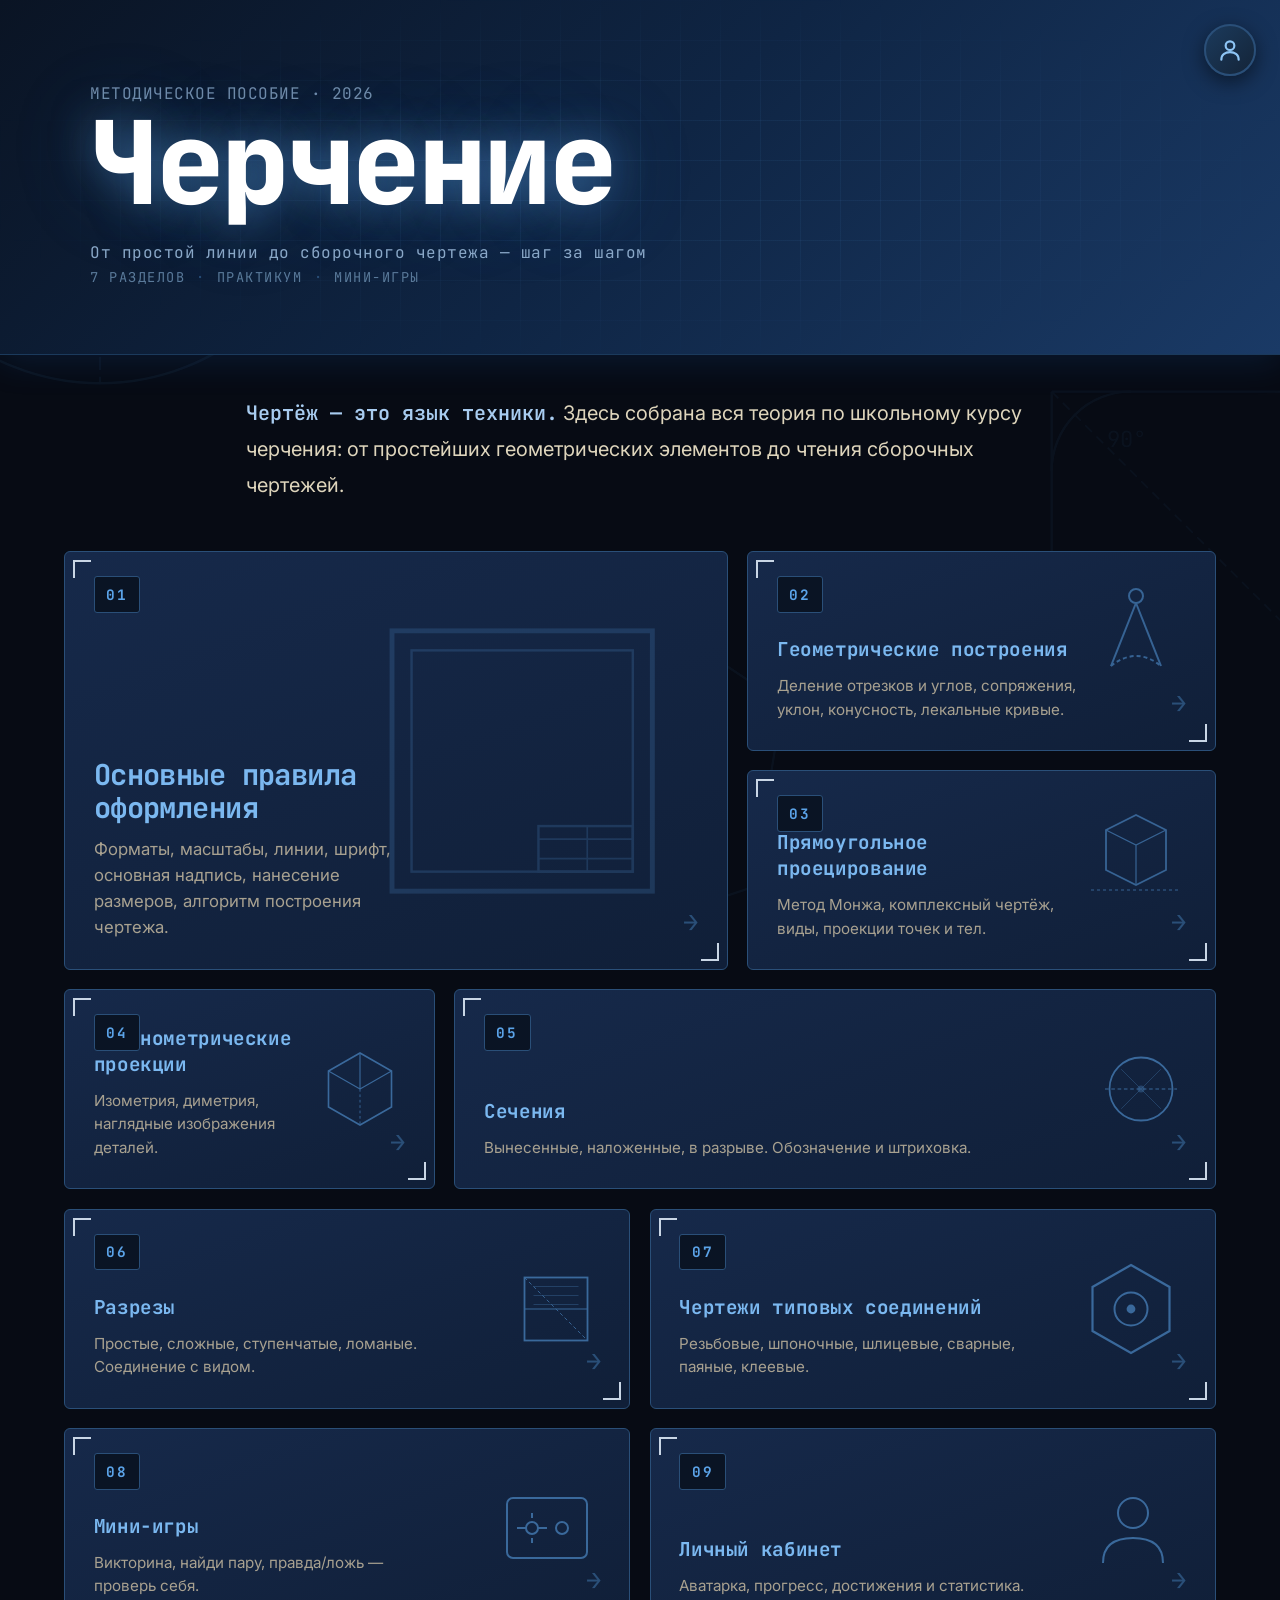
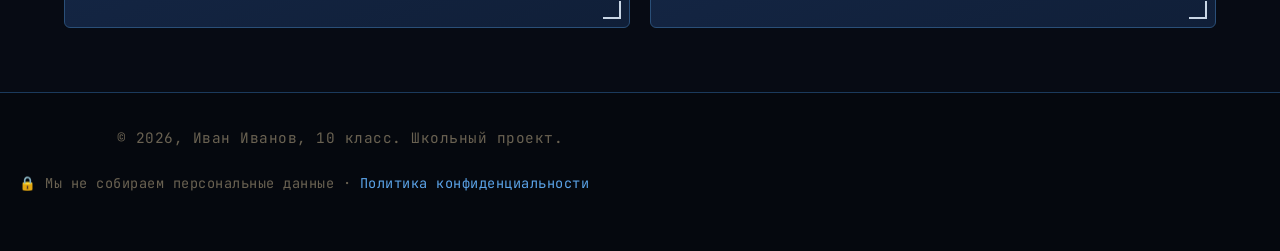
==== index.html @ bc4efda9 "Загрузка сайта" ====
<!DOCTYPE html>
<html lang="ru">
<head>
    <meta charset="UTF-8">
    <meta name="viewport" content="width=device-width, initial-scale=1.0">
    <title>Черчение: методическое пособие</title>
    <link rel="stylesheet" href="style.css">
</head>
<body class="home-page">

    <div class="reading-progress"><div class="reading-progress-bar" id="progressBar"></div></div>

    <div class="home-decor" aria-hidden="true">
        <svg class="decor decor-1" viewBox="0 0 300 300">
            <circle cx="150" cy="150" r="140" fill="none" stroke="#5ba3e8" stroke-width="1.5"/>
            <circle cx="150" cy="150" r="100" fill="none" stroke="#5ba3e8" stroke-width="1"/>
            <circle cx="150" cy="150" r="60" fill="none" stroke="#5ba3e8" stroke-width="1"/>
            <line x1="10" y1="150" x2="290" y2="150" stroke="#5ba3e8" stroke-width="1" stroke-dasharray="8 4"/>
            <line x1="150" y1="10" x2="150" y2="290" stroke="#5ba3e8" stroke-width="1" stroke-dasharray="8 4"/>
            <circle cx="150" cy="150" r="3" fill="#5ba3e8"/>
        </svg>
        <svg class="decor decor-2" viewBox="0 0 240 240">
            <line x1="20" y1="20" x2="220" y2="20" stroke="#5ba3e8" stroke-width="1.5"/>
            <line x1="20" y1="20" x2="20" y2="220" stroke="#5ba3e8" stroke-width="1.5"/>
            <line x1="20" y1="20" x2="220" y2="220" stroke="#5ba3e8" stroke-width="1" stroke-dasharray="6 4"/>
            <path d="M 70 20 A 50 50 0 0 0 20 70" fill="none" stroke="#5ba3e8" stroke-width="1.5"/>
            <text x="55" y="55" fill="#5ba3e8" font-size="14" font-family="JetBrains Mono, monospace">90°</text>
        </svg>
        <svg class="decor decor-3" viewBox="0 0 300 260">
            <path d="M40 40 L120 20 L200 40 L260 80 L240 200 L120 240 L40 200 Z" fill="none" stroke="#5ba3e8" stroke-width="1.5"/>
            <path d="M40 40 L120 80 L200 40 M120 80 L120 240" fill="none" stroke="#5ba3e8" stroke-width="1"/>
            <path d="M200 40 L260 80" stroke="#5ba3e8" stroke-width="1"/>
        </svg>
    </div>

    <header class="site-header hero-header">
        <div class="hero-content">
            <p class="hero-overline">Методическое пособие · 2026</p>
            <h1>Черчение</h1>
            <p class="hero-sub">От простой линии до сборочного чертежа — шаг за шагом</p>
            <div class="hero-meta">
                <span>7 разделов</span>
                <span class="dot">·</span>
                <span>практикум</span>
                <span class="dot">·</span>
                <span>мини-игры</span>
            </div>
        </div>
    </header>

    <main class="content home-main">

        <section class="intro">
            <p class="intro-lead">
                <strong>Чертёж — это язык техники.</strong> Здесь собрана вся теория по школьному курсу черчения: от простейших геометрических элементов до чтения сборочных чертежей.
            </p>
        </section>

        <div class="bento">

            <a href="osnovnye-pravila.html" class="bento-card bento-a">
                <span class="bento-num">01</span>
                <svg class="bento-icon bento-icon-bg" viewBox="0 0 200 200">
                    <rect x="20" y="20" width="160" height="160" fill="none" stroke="currentColor" stroke-width="3"/>
                    <rect x="32" y="32" width="136" height="136" fill="none" stroke="currentColor" stroke-width="1.5"/>
                    <rect x="110" y="140" width="58" height="28" fill="none" stroke="currentColor" stroke-width="1.5"/>
                    <line x1="110" y1="148" x2="168" y2="148" stroke="currentColor" stroke-width="1"/>
                    <line x1="110" y1="160" x2="168" y2="160" stroke="currentColor" stroke-width="1"/>
                    <line x1="140" y1="140" x2="140" y2="168" stroke="currentColor" stroke-width="1"/>
                </svg>
                <div class="bento-body">
                    <h3>Основные правила оформления</h3>
                    <p>Форматы, масштабы, линии, шрифт, основная надпись, нанесение размеров, алгоритм построения чертежа.</p>
                </div>
                <span class="bento-arrow">→</span>
            </a>

            <a href="geometricheskie-postroeniya.html" class="bento-card bento-b">
                <span class="bento-num">02</span>
                <svg class="bento-icon" viewBox="0 0 100 100">
                    <circle cx="50" cy="15" r="7" fill="none" stroke="currentColor" stroke-width="2"/>
                    <line x1="50" y1="22" x2="25" y2="85" stroke="currentColor" stroke-width="2"/>
                    <line x1="50" y1="22" x2="75" y2="85" stroke="currentColor" stroke-width="2"/>
                    <path d="M 25 85 Q 50 65 75 85" fill="none" stroke="currentColor" stroke-width="2" stroke-dasharray="4 3"/>
                </svg>
                <div class="bento-body">
                    <h3>Геометрические построения</h3>
                    <p>Деление отрезков и углов, сопряжения, уклон, конусность, лекальные кривые.</p>
                </div>
                <span class="bento-arrow">→</span>
            </a>

            <a href="proecirovanie.html" class="bento-card bento-c">
                <span class="bento-num">03</span>
                <svg class="bento-icon" viewBox="0 0 100 100">
                    <path d="M20 30 L50 15 L80 30 L80 70 L50 85 L20 70 Z" fill="none" stroke="currentColor" stroke-width="1.8"/>
                    <path d="M20 30 L50 45 L80 30 M50 45 L50 85" fill="none" stroke="currentColor" stroke-width="1.2"/>
                    <line x1="5" y1="90" x2="95" y2="90" stroke="currentColor" stroke-width="1" stroke-dasharray="3 3"/>
                </svg>
                <div class="bento-body">
                    <h3>Прямоугольное проецирование</h3>
                    <p>Метод Монжа, комплексный чертёж, виды, проекции точек и тел.</p>
                </div>
                <span class="bento-arrow">→</span>
            </a>

            <a href="aksonometriya.html" class="bento-card bento-d">
                <span class="bento-num">04</span>
                <svg class="bento-icon" viewBox="0 0 100 100">
                    <path d="M50 10 L85 30 L85 70 L50 90 L15 70 L15 30 Z" fill="none" stroke="currentColor" stroke-width="1.8"/>
                    <path d="M50 10 L50 50 M50 50 L85 30 M50 50 L15 30" fill="none" stroke="currentColor" stroke-width="1.2"/>
                    <path d="M50 50 L50 90" fill="none" stroke="currentColor" stroke-width="1" stroke-dasharray="3 3"/>
                </svg>
                <div class="bento-body">
                    <h3>Аксонометрические проекции</h3>
                    <p>Изометрия, диметрия, наглядные изображения деталей.</p>
                </div>
                <span class="bento-arrow">→</span>
            </a>

            <a href="secheniya.html" class="bento-card bento-e">
                <span class="bento-num">05</span>
                <svg class="bento-icon" viewBox="0 0 100 100">
                    <circle cx="50" cy="50" r="35" fill="none" stroke="currentColor" stroke-width="2"/>
                    <line x1="10" y1="50" x2="90" y2="50" stroke="currentColor" stroke-width="1.2" stroke-dasharray="4 3"/>
                    <path d="M 28 28 L 72 72 M 72 28 L 28 72" stroke="currentColor" stroke-width="0.8" opacity="0.6"/>
                    <circle cx="50" cy="50" r="4" fill="currentColor" opacity="0.5"/>
                </svg>
                <div class="bento-body">
                    <h3>Сечения</h3>
                    <p>Вынесенные, наложенные, в разрыве. Обозначение и штриховка.</p>
                </div>
                <span class="bento-arrow">→</span>
            </a>

            <a href="razrezy.html" class="bento-card bento-f">
                <span class="bento-num">06</span>
                <svg class="bento-icon" viewBox="0 0 100 100">
                    <rect x="15" y="15" width="70" height="70" fill="none" stroke="currentColor" stroke-width="2"/>
                    <line x1="15" y1="15" x2="85" y2="85" stroke="currentColor" stroke-width="1" stroke-dasharray="4 3"/>
                    <path d="M15 50 L85 50" stroke="currentColor" stroke-width="1.2"/>
                    <path d="M25 25 L75 25 M25 35 L75 35 M25 45 L75 45" stroke="currentColor" stroke-width="0.8" opacity="0.6"/>
                </svg>
                <div class="bento-body">
                    <h3>Разрезы</h3>
                    <p>Простые, сложные, ступенчатые, ломаные. Соединение с видом.</p>
                </div>
                <span class="bento-arrow">→</span>
            </a>

            <a href="soedineniya.html" class="bento-card bento-g">
                <span class="bento-num">07</span>
                <svg class="bento-icon" viewBox="0 0 100 100">
                    <polygon points="50,10 85,30 85,70 50,90 15,70 15,30" fill="none" stroke="currentColor" stroke-width="2"/>
                    <circle cx="50" cy="50" r="15" fill="none" stroke="currentColor" stroke-width="1.8"/>
                    <circle cx="50" cy="50" r="4" fill="currentColor"/>
                </svg>
                <div class="bento-body">
                    <h3>Чертежи типовых соединений</h3>
                    <p>Резьбовые, шпоночные, шлицевые, сварные, паяные, клеевые.</p>
                </div>
                <span class="bento-arrow">→</span>
            </a>

            <a href="games.html" class="bento-card bento-h">
                <span class="bento-num">08</span>
                <svg class="bento-icon" viewBox="0 0 100 100">
                    <rect x="10" y="20" width="80" height="60" rx="6" fill="none" stroke="currentColor" stroke-width="2"/>
                    <circle cx="35" cy="50" r="6" fill="none" stroke="currentColor" stroke-width="2"/>
                    <circle cx="65" cy="50" r="6" fill="none" stroke="currentColor" stroke-width="2"/>
                    <line x1="35" y1="35" x2="35" y2="40" stroke="currentColor" stroke-width="2"/>
                    <line x1="35" y1="60" x2="35" y2="65" stroke="currentColor" stroke-width="2"/>
                    <line x1="20" y1="50" x2="29" y2="50" stroke="currentColor" stroke-width="2"/>
                    <line x1="41" y1="50" x2="50" y2="50" stroke="currentColor" stroke-width="2"/>
                </svg>
                <div class="bento-body">
                    <h3>Мини-игры</h3>
                    <p>Викторина, найди пару, правда/ложь — проверь себя.</p>
                </div>
                <span class="bento-arrow">→</span>
            </a>

            <a href="account.html" class="bento-card bento-i">
                <span class="bento-num">09</span>
                <svg class="bento-icon" viewBox="0 0 100 100">
                    <circle cx="50" cy="35" r="15" fill="none" stroke="currentColor" stroke-width="2"/>
                    <path d="M20 85 C20 65 35 60 50 60 C65 60 80 65 80 85" fill="none" stroke="currentColor" stroke-width="2"/>
                </svg>
                <div class="bento-body">
                    <h3>Личный кабинет</h3>
                    <p>Аватарка, прогресс, достижения и статистика.</p>
                </div>
                <span class="bento-arrow">→</span>
            </a>

        </div>
    </main>

       <footer class="site-footer">
        <p>© 2026, Иван Иванов, 10 класс. Школьный проект.</p>
        <p style="margin-top: 0.6rem; font-size: 0.85rem;">
            🔒 Мы не собираем персональные данные ·
            <a href="privacy.html" style="color: #5ba3e8;">Политика конфиденциальности</a>
        </p>
    </footer>

    <script>
        (function() {
            var bar = document.getElementById('progressBar');
            if (!bar) return;
            function update() {
                var h = document.documentElement;
                var scrollTop = window.pageYOffset || h.scrollTop;
                var docHeight = h.scrollHeight - h.clientHeight;
                var percent = docHeight > 0 ? (scrollTop / docHeight) * 100 : 0;
                bar.style.width = percent + '%';
            }
            window.addEventListener('scroll', update, { passive: true });
            window.addEventListener('resize', update);
            update();
        })();
    </script>

    <script src="account.js"></script>

</body>
</html>
---- style.css ----
/* ============================================================
   ЧЕРЧЕНИЕ — МЕТОДИЧЕСКОЕ ПОСОБИЕ
   Полная версия: тёплые цвета, крупный шрифт, прогресс, игры, аккаунты
   ============================================================ */

@import url('https://fonts.googleapis.com/css2?family=JetBrains+Mono:wght@400;500;700;800&family=Inter:wght@400;500;600;700&display=swap');

* {
    box-sizing: border-box;
}

html {
    scroll-behavior: smooth;
}

body {
    margin: 0;
    font-family: "Inter", "Segoe UI", Arial, sans-serif;
    font-size: 18px;
    line-height: 1.75;
    background-color: #070b14;
    color: #e8e2d0;
    -webkit-font-smoothing: antialiased;
    animation: pageFade 0.7s ease-out;
    cursor: url("data:image/svg+xml;utf8,<svg xmlns='http://www.w3.org/2000/svg' width='28' height='28' viewBox='0 0 28 28'><path d='M14 1 L14 11 M14 17 L14 27 M1 14 L11 14 M17 14 L27 14' stroke='%235ba3e8' stroke-width='1.2' fill='none'/><circle cx='14' cy='14' r='1.2' fill='%235ba3e8'/></svg>") 14 14, crosshair;
}

body::before {
    content: "";
    position: fixed;
    inset: 0;
    background-image:
        linear-gradient(rgba(91, 163, 232, 0.05) 1px, transparent 1px),
        linear-gradient(90deg, rgba(91, 163, 232, 0.05) 1px, transparent 1px);
    background-size: 24px 24px;
    animation: gridMove 30s linear infinite;
    pointer-events: none;
    z-index: 0;
}

@keyframes gridMove {
    from { background-position: 0 0, 0 0; }
    to   { background-position: 24px 24px, 24px 24px; }
}

body.home-page::before {
    display: none;
}

.site-header,
.page-layout,
.content,
.sidebar,
.site-footer,
.breadcrumbs,
.home-main,
.games-main,
.account-main {
    position: relative;
    z-index: 1;
}

.reading-progress {
    position: fixed;
    top: 0;
    left: 0;
    width: 100%;
    height: 3px;
    background: transparent;
    z-index: 9999;
    pointer-events: none;
}

.reading-progress-bar {
    height: 100%;
    width: 0;
    background: linear-gradient(90deg, #5ba3e8, #8ec5f5);
    box-shadow: 0 0 12px rgba(91, 163, 232, 0.7);
    transition: width 0.1s ease-out;
}

a,
button,
summary,
.card,
.bento-card,
.sidebar-link,
.page-nav a,
.quiz-answer,
.match-card,
.tf-btn {
    cursor: pointer;
}

@keyframes pageFade {
    from { opacity: 0; }
    to   { opacity: 1; }
}

@keyframes slideUp {
    from { opacity: 0; transform: translateY(20px); }
    to   { opacity: 1; transform: translateY(0); }
}

@keyframes slideRight {
    from { opacity: 0; transform: translateX(-15px); }
    to   { opacity: 1; transform: translateX(0); }
}

h1, h2, h3, h4 {
    font-family: "JetBrains Mono", monospace;
    font-weight: 700;
    line-height: 1.3;
    margin: 0 0 1.2rem;
    letter-spacing: -0.02em;
}

p {
    margin: 0 0 1.4rem;
    max-width: 72ch;
}

a {
    color: #5ba3e8;
    text-decoration: none;
    transition: color 0.15s;
}

a:hover { color: #8ec5f5; }

.site-header {
    background: linear-gradient(135deg, #0a1424 0%, #0f2544 50%, #1a3a66 100%);
    color: #fff;
    padding: 3rem 1.5rem 2.5rem;
    text-align: center;
    border-bottom: 1px solid #1b3a5c;
    box-shadow: 0 8px 32px rgba(30, 100, 200, 0.15);
    overflow: hidden;
}

.site-header::after {
    content: "";
    position: absolute;
    inset: 0;
    background-image:
        linear-gradient(rgba(91, 163, 232, 0.06) 1px, transparent 1px),
        linear-gradient(90deg, rgba(91, 163, 232, 0.06) 1px, transparent 1px);
    background-size: 40px 40px;
    pointer-events: none;
}

.site-header h1 {
    font-size: 2.2rem;
    font-weight: 800;
    letter-spacing: 1px;
    margin: 0 0 0.5rem;
    color: #7bb8f0;
    text-shadow: 0 0 24px rgba(91, 163, 232, 0.4);
    position: relative;
    z-index: 1;
}

.site-header p {
    margin: 0;
    font-size: 1rem;
    font-family: "JetBrains Mono", monospace;
    color: #8aa8c8;
    letter-spacing: 0.5px;
    position: relative;
    z-index: 1;
}

.hero-header {
    padding: 5rem 1.5rem 4rem;
    position: relative;
    overflow: hidden;
    text-align: left;
}

.hero-header::after {
    content: "";
    position: absolute;
    inset: 0;
    background-image:
        linear-gradient(rgba(91, 163, 232, 0.07) 1px, transparent 1px),
        linear-gradient(90deg, rgba(91, 163, 232, 0.07) 1px, transparent 1px);
    background-size: 40px 40px;
    pointer-events: none;
    mask-image: radial-gradient(ellipse at center, #000 30%, transparent 75%);
    -webkit-mask-image: radial-gradient(ellipse at center, #000 30%, transparent 75%);
}

.hero-content {
    position: relative;
    z-index: 1;
    max-width: 1100px;
    margin: 0 auto;
}

.hero-overline {
    font-family: "JetBrains Mono", monospace;
    font-size: 0.85rem;
    color: #5ba3e8;
    letter-spacing: 3px;
    text-transform: uppercase;
    margin: 0 0 1.2rem;
    opacity: 0.8;
    animation: slideUp 0.6s ease-out 0.05s backwards;
}

.hero-header h1 {
    font-family: "JetBrains Mono", monospace;
    font-size: clamp(2.4rem, 6vw, 4.6rem);
    font-weight: 800;
    line-height: 1.05;
    letter-spacing: -0.03em;
    margin: 0 0 1.4rem;
    color: #ffffff;
    text-shadow:
        0 0 40px rgba(91, 163, 232, 0.5),
        0 0 90px rgba(91, 163, 232, 0.25);
    animation: slideUp 0.7s ease-out 0.15s backwards;
}

.home-page .hero-header h1 {
    font-size: clamp(3.5rem, 9vw, 7.5rem);
    line-height: 0.95;
}

.hero-sub {
    font-size: 1.2rem;
    color: #b8b0a0;
    max-width: 680px;
    margin: 0 0 2rem;
    line-height: 1.65;
    animation: slideUp 0.7s ease-out 0.3s backwards;
}

.hero-meta {
    display: flex;
    gap: 0.7rem;
    font-family: "JetBrains Mono", monospace;
    font-size: 0.85rem;
    color: #5a7a9a;
    letter-spacing: 1.5px;
    text-transform: uppercase;
    animation: slideUp 0.7s ease-out 0.45s backwards;
    flex-wrap: wrap;
}

.hero-meta .dot {
    color: #2a4f78;
}

.breadcrumbs {
    max-width: 1400px;
    margin: 1.5rem auto 0;
    padding: 0 1.5rem;
    font-family: "JetBrains Mono", monospace;
    font-size: 0.85rem;
    color: #8a8272;
    display: flex;
    align-items: center;
    gap: 0.55rem;
    flex-wrap: wrap;
    animation: slideUp 0.5s ease-out 0.2s backwards;
}

.breadcrumbs a {
    color: #5ba3e8;
    transition: color 0.15s;
}

.breadcrumbs a:hover {
    color: #8ec5f5;
    text-decoration: underline;
}

.breadcrumbs-sep {
    color: #2a4f78;
    user-select: none;
}

.breadcrumbs-current {
    color: #b8b0a0;
}

.page-layout {
    display: flex;
    gap: 2rem;
    max-width: 1400px;
    margin: 2rem auto;
    padding: 0 1.5rem;
    align-items: flex-start;
}

.sidebar {
    flex: 0 0 25%;
    position: sticky;
    top: 1.5rem;
    background: #0d1a2b;
    border: 1px solid #1b3a5c;
    border-radius: 12px;
    padding: 1.4rem 1.1rem;
    max-height: calc(100vh - 3rem);
    overflow-y: auto;
    box-shadow: 0 4px 20px rgba(0, 0, 0, 0.4);
    animation: slideRight 0.6s ease-out 0.3s backwards;
}

.sidebar-title {
    margin: 0 0 1.2rem;
    padding-bottom: 0.8rem;
    font-family: "JetBrains Mono", monospace;
    font-size: 0.8rem;
    font-weight: 700;
    text-transform: uppercase;
    letter-spacing: 2px;
    color: #5ba3e8;
    border-bottom: 1px solid #1b3a5c;
}

.sidebar-nav {
    display: flex;
    flex-direction: column;
    gap: 0.3rem;
}

.sidebar-link {
    display: flex;
    align-items: center;
    gap: 0.8rem;
    padding: 0.75rem 0.8rem;
    border-radius: 8px;
    color: #c5beac;
    font-size: 1rem;
    border-left: 3px solid transparent;
    transition: all 0.15s;
}

.sidebar-link:hover {
    background: #142438;
    color: #ffffff;
    border-left-color: #5ba3e8;
    text-decoration: none;
}

.sidebar-num {
    display: flex;
    align-items: center;
    justify-content: center;
    width: 30px;
    height: 30px;
    flex-shrink: 0;
    border-radius: 6px;
    background: #1b3a5c;
    color: #7bb8f0;
    font-family: "JetBrains Mono", monospace;
    font-weight: 700;
    font-size: 0.85rem;
    transition: all 0.15s;
}

.sidebar-link:hover .sidebar-num {
    background: #5ba3e8;
    color: #0a1424;
}

.sidebar-text { line-height: 1.4; }

.sidebar-link.link-read {
    border-left-color: #43a047;
    background: rgba(67, 160, 71, 0.05);
}

.sidebar-link.link-read .sidebar-num {
    background: #1b4a1e;
    color: #81c784;
}

.sidebar-link.link-read:hover {
    border-left-color: #5ba3e8;
    background: #142438;
}

.sidebar-link.link-read:hover .sidebar-num {
    background: #5ba3e8;
    color: #0a1424;
}

.progress-widget {
    background: #101f38;
    border: 1px solid #2a4f78;
    border-radius: 10px;
    padding: 1rem 1.1rem;
    margin-bottom: 1.2rem;
    transition: border-color 0.25s;
}

.progress-widget:hover { border-color: #5ba3e8; }

.progress-header {
    display: flex;
    justify-content: space-between;
    align-items: baseline;
    margin-bottom: 0.6rem;
}

.progress-label {
    font-family: "JetBrains Mono", monospace;
    font-size: 0.72rem;
    text-transform: uppercase;
    letter-spacing: 1.5px;
    color: #5ba3e8;
    font-weight: 600;
}

.progress-count {
    font-family: "JetBrains Mono", monospace;
    font-size: 0.85rem;
    color: #8aa8c8;
    font-weight: 600;
}

.progress-done { color: #8ec5f5; }

.progress-track {
    width: 100%;
    height: 6px;
    background: #0a1424;
    border-radius: 3px;
    overflow: hidden;
    position: relative;
}

.progress-fill {
    height: 100%;
    width: 0;
    background: linear-gradient(90deg, #5ba3e8, #8ec5f5);
    border-radius: 3px;
    transition: width 0.6s cubic-bezier(0.4, 0, 0.2, 1);
    box-shadow: 0 0 8px rgba(91, 163, 232, 0.5);
}

.progress-fill.progress-complete {
    background: linear-gradient(90deg, #43a047, #66bb6a);
    box-shadow: 0 0 8px rgba(67, 160, 71, 0.6);
}

.progress-percent {
    text-align: center;
    font-family: "JetBrains Mono", monospace;
    font-size: 0.75rem;
    color: #5a7a9a;
    margin-top: 0.5rem;
    letter-spacing: 1px;
}

.progress-reset {
    display: block;
    margin: 0.7rem auto 0;
    padding: 0.3rem 0.8rem;
    background: transparent;
    border: 1px solid #2a4f78;
    border-radius: 5px;
    color: #5a7a9a;
    font-family: "JetBrains Mono", monospace;
    font-size: 0.7rem;
    letter-spacing: 1px;
    text-transform: uppercase;
    transition: all 0.2s;
}

.progress-reset:hover {
    border-color: #8a2a2a;
    color: #ff9a9a;
}

.content {
    flex: 1;
    min-width: 0;
    background: #0b1626;
    border: 1px solid #1b3a5c;
    border-radius: 12px;
    padding: 2.8rem 3rem;
    box-shadow: 0 4px 24px rgba(0, 0, 0, 0.4);
    animation: slideUp 0.6s ease-out 0.4s backwards;
}

.content h2 {
    font-size: 1.8rem;
    color: #7bb8f0;
    margin-top: 0;
    padding-bottom: 0.8rem;
    border-bottom: 2px solid #1b3a5c;
}

.content h3 {
    font-size: 1.4rem;
    color: #5ba3e8;
    margin-top: 3rem;
    padding-bottom: 0.5rem;
    border-bottom: 1px solid #16283f;
    scroll-margin-top: 1.5rem;
}

.content h4 {
    font-family: "JetBrains Mono", monospace;
    font-size: 1.1rem;
    color: #8ec5f5;
    margin: 2.2rem 0 1rem;
    padding-bottom: 0.4rem;
    border-bottom: 1px dashed #2a4f78;
    font-weight: 600;
    letter-spacing: 0.5px;
}

.content p { text-align: left; max-width: 75ch; }

.content ul,
.content ol {
    padding-left: 1.8rem;
    margin: 0 0 1.6rem;
    max-width: 75ch;
}

.content li {
    margin-bottom: 0.7rem;
    line-height: 1.7;
    color: #e0d8c4;
}

.content strong {
    color: #f5ecd6;
    font-weight: 600;
}

.content em { color: #c5beac; }

.lead {
    font-size: 1.15rem;
    background: #101f38;
    padding: 1.3rem 1.5rem;
    border-radius: 10px;
    border-left: 4px solid #5ba3e8;
    color: #ded5bc;
    line-height: 1.7;
    margin-bottom: 2rem;
}

.lead strong {
    color: #7bb8f0;
    font-family: "JetBrains Mono", monospace;
}

.center { text-align: center; margin-left: auto; margin-right: auto; }

.center-italic {
    text-align: center;
    font-style: italic;
    color: #c5beac;
    font-size: 1.1rem;
    margin: 2rem auto;
    max-width: 700px;
    line-height: 1.8;
}

.center-formula {
    text-align: center;
    font-family: "JetBrains Mono", monospace;
    font-size: 1.2rem;
    color: #8ec5f5;
    background: #101f38;
    padding: 1.1rem 1.5rem;
    border-radius: 10px;
    margin: 1.6rem auto;
    max-width: 600px;
    letter-spacing: 1px;
    border-left: 4px solid #5ba3e8;
    border-right: 4px solid #5ba3e8;
}

.indent-right {
    margin-left: 3rem;
    padding-left: 1.2rem;
    border-left: 3px solid #2a4f78;
    color: #c5beac;
    max-width: 70ch;
}

.list-center {
    list-style: none;
    padding: 0;
    margin: 1.6rem auto;
    max-width: 560px;
    text-align: center;
}

.list-center li {
    padding: 0.9rem 1.2rem;
    margin: 0.6rem 0;
    background: #101f38;
    border-radius: 8px;
    border-left: 3px solid #5ba3e8;
    border-right: 3px solid #5ba3e8;
    color: #ded5bc;
}

.list-center-ol {
    margin: 1.6rem auto;
    max-width: 520px;
    padding-left: 2rem;
    color: #ded5bc;
}

.list-center-ol li { padding: 0.5rem 0; }

.list-right {
    list-style: none;
    padding: 0;
    margin: 1.2rem 0 1.2rem 2rem;
    border-left: 3px solid #2a4f78;
}

.list-right li {
    padding: 0.4rem 0 0.4rem 1.2rem;
    color: #c5beac;
}

.table-wrap {
    overflow-x: auto;
    margin: 1.8rem 0;
    border-radius: 10px;
    border: 1px solid #1b3a5c;
}

.table-wrap table {
    margin: 0;
    border: none;
    border-radius: 0;
    width: 100%;
}

table {
    width: 100%;
    border-collapse: collapse;
    margin: 1.6rem 0;
    font-size: 1rem;
    background: #0d1a2b;
    border-radius: 8px;
    overflow: hidden;
}

th, td {
    border: 1px solid #1b3a5c;
    padding: 1rem 1.2rem;
    text-align: left;
    line-height: 1.6;
}

td { color: #ded5bc; }

th {
    background: #142438;
    color: #8ec5f5;
    font-family: "JetBrains Mono", monospace;
    font-weight: 600;
    font-size: 0.95rem;
}

tr:nth-child(even) td { background: #0f1e33; }

.note,
.task {
    background: #102a1a;
    border-left: 4px solid #43a047;
    padding: 1.4rem 1.6rem;
    margin: 2rem 0;
    border-radius: 0 10px 10px 0;
    color: #d5e8d2;
    font-size: 1.05rem;
}

.note strong,
.task strong {
    color: #66bb6a;
    font-family: "JetBrains Mono", monospace;
}

.warning {
    background: #2a1a1a;
    border-left: 4px solid #ef5350;
    padding: 1.2rem 1.5rem;
    margin: 2rem 0;
    border-radius: 0 8px 8px 0;
    color: #ffcdd2;
    font-family: "JetBrains Mono", monospace;
    font-size: 1rem;
    text-align: center;
    letter-spacing: 0.5px;
}

.example-box {
    background: #101f38;
    border-left: 4px solid #5ba3e8;
    border-right: 4px solid #5ba3e8;
    padding: 1.4rem 1.7rem;
    margin: 2rem auto;
    border-radius: 10px;
    max-width: 820px;
    color: #e0d8c4;
    line-height: 1.75;
}

.example-box p:last-child { margin-bottom: 0; }

.example-sign {
    text-align: right;
    font-style: italic;
    color: #8aa8c8;
    font-size: 0.95rem;
    margin-top: 1rem;
}

.formula {
    font-family: "JetBrains Mono", "Cambria Math", serif;
    font-size: 1.1rem;
    text-align: center;
    background: #101f38;
    color: #8ec5f5;
    padding: 1rem;
    border-radius: 10px;
    margin: 1.2rem 0;
    border-left: 4px solid #5ba3e8;
    letter-spacing: 0.5px;
}

figure {
    margin: 2.2rem 0;
    text-align: center;
}

figure img {
    max-width: 100%;
    height: auto;
    display: block;
    margin: 0 auto 1rem;
    border-radius: 8px;
    background: #ffffff;
    padding: 10px;
    box-shadow: 0 4px 16px rgba(0, 0, 0, 0.5);
}

figcaption,
.fig-caption {
    font-size: 0.95rem;
    color: #a8a190;
    font-style: italic;
}

details {
    background: #0d1a2b;
    border: 1px solid #1b3a5c;
    border-radius: 10px;
    padding: 1.1rem 1.3rem;
    margin: 1.5rem 0;
}

details summary {
    font-family: "JetBrains Mono", monospace;
    font-weight: 600;
    color: #7bb8f0;
    outline: none;
    cursor: pointer;
    font-size: 1.05rem;
}

details[open] summary {
    margin-bottom: 0.9rem;
    color: #8ec5f5;
}

.algo-list {
    counter-reset: algo;
    list-style: none;
    padding: 0;
    margin: 2rem 0;
}

.algo-list > li {
    counter-increment: algo;
    position: relative;
    padding: 1.4rem 1.5rem 1.4rem 4.5rem;
    margin-bottom: 1.2rem;
    background: #0d1a2b;
    border: 1px solid #1b3a5c;
    border-radius: 10px;
    color: #e0d8c4;
    transition: border-color 0.2s;
    line-height: 1.7;
}

.algo-list > li:hover { border-color: #5ba3e8; }

.algo-list > li::before {
    content: counter(algo);
    position: absolute;
    left: 1.3rem;
    top: 1.3rem;
    display: flex;
    align-items: center;
    justify-content: center;
    width: 38px;
    height: 38px;
    background: #1b3a5c;
    color: #8ec5f5;
    border-radius: 8px;
    font-family: "JetBrains Mono", monospace;
    font-weight: 700;
    font-size: 1rem;
}

.algo-list > li p {
    margin: 0.8rem 0 0;
    color: #c5beac;
    font-size: 1rem;
    line-height: 1.7;
}

.letters-box {
    background: #0d1a2b;
    border: 1px solid #1b3a5c;
    border-radius: 10px;
    padding: 1.3rem 1.6rem;
    margin: 1.2rem 0;
    text-align: center;
}

.letters-label {
    color: #8aa8c8;
    font-size: 0.9rem;
    margin: 0 0 0.8rem;
    text-transform: uppercase;
    letter-spacing: 1.5px;
    font-family: "JetBrains Mono", monospace;
}

.letters-line {
    color: #8ec5f5;
    font-family: "JetBrains Mono", monospace;
    font-size: 1.5rem;
    letter-spacing: 0.5rem;
    margin: 0;
}

.figure-right,
.figure-left {
    display: flex;
    gap: 2rem;
    align-items: flex-start;
    margin: 2.5rem 0;
    padding: 1.5rem;
    background: #0d1a2b;
    border: 1px solid #1b3a5c;
    border-radius: 12px;
}

.figure-right { flex-direction: row; }
.figure-left { flex-direction: row-reverse; }

.figure-right .fig-text,
.figure-left .fig-text {
    flex: 1;
    min-width: 0;
}

.figure-right .fig-image,
.figure-left .fig-image {
    flex: 0 0 40%;
    min-width: 0;
}

.fig-text h4 { margin-top: 0; color: #8ec5f5; }

.fig-text p:last-child,
.fig-text ul:last-child,
.fig-text ol:last-child {
    margin-bottom: 0;
}

.fig-image img {
    width: 100%;
    height: auto;
    display: block;
    background: #ffffff;
    padding: 10px;
    border-radius: 8px;
    box-shadow: 0 4px 16px rgba(0, 0, 0, 0.5);
}

.fig-image figcaption,
.fig-image .fig-caption {
    text-align: center;
    font-size: 0.9rem;
    color: #a8a190;
    font-style: italic;
    margin-top: 0.8rem;
}

.figure-wide {
    margin: 2.5rem 0;
    padding: 1.5rem;
    background: #0d1a2b;
    border: 1px solid #1b3a5c;
    border-radius: 12px;
}

.figure-wide img {
    width: 100%;
    height: auto;
    display: block;
    background: #ffffff;
    padding: 12px;
    border-radius: 8px;
    box-shadow: 0 4px 16px rgba(0, 0, 0, 0.5);
}

.figure-wide .fig-caption {
    text-align: center;
    font-size: 0.95rem;
    color: #a8a190;
    font-style: italic;
    margin-top: 1rem;
}

.figure-grid {
    display: grid;
    grid-template-columns: repeat(auto-fit, minmax(240px, 1fr));
    gap: 1.5rem;
    margin: 2.5rem 0;
    padding: 1.5rem;
    background: #0d1a2b;
    border: 1px solid #1b3a5c;
    border-radius: 12px;
}

.figure-grid .fig-item {
    display: flex;
    flex-direction: column;
    background: #101f38;
    border: 1px solid #2a4f78;
    border-radius: 10px;
    padding: 1rem;
    transition: all 0.2s;
}

.figure-grid .fig-item:hover {
    border-color: #5ba3e8;
    box-shadow: 0 6px 20px rgba(74, 144, 217, 0.25);
}

.figure-grid .fig-item img {
    width: 100%;
    height: auto;
    background: #ffffff;
    padding: 8px;
    border-radius: 6px;
    display: block;
}

.figure-grid .fig-item figcaption {
    text-align: center;
    font-size: 0.95rem;
    color: #8ec5f5;
    font-family: "JetBrains Mono", monospace;
    font-weight: 600;
    margin-top: 0.9rem;
    letter-spacing: 0.5px;
}

.figure-grid .fig-desc {
    text-align: center;
    font-size: 0.88rem;
    color: #a8a190;
    margin-top: 0.4rem;
    line-height: 1.5;
}

.page-nav {
    display: flex;
    justify-content: space-between;
    align-items: center;
    gap: 1.2rem;
    margin-top: 4rem;
    padding-top: 2rem;
    border-top: 1px solid #1b3a5c;
    flex-wrap: wrap;
}

.page-nav a {
    display: inline-block;
    padding: 0.9rem 1.5rem;
    background: #1b3a5c;
    color: #d5e3f0;
    border-radius: 8px;
    font-family: "JetBrains Mono", monospace;
    font-size: 1rem;
    font-weight: 500;
    border: 1px solid #2a4f78;
    transition: all 0.2s;
}

.page-nav a:hover {
    background: #5ba3e8;
    color: #070b14;
    border-color: #5ba3e8;
    text-decoration: none;
}

.home-decor {
    position: fixed;
    inset: 0;
    overflow: hidden;
    pointer-events: none;
    z-index: 0;
}

.decor {
    position: absolute;
    color: #5ba3e8;
    opacity: 0.06;
}

.decor-1 {
    width: 500px;
    height: 500px;
    top: -100px;
    left: -150px;
    animation: decorSpin 90s linear infinite;
}

.decor-2 {
    width: 380px;
    height: 380px;
    top: 40%;
    right: -120px;
    opacity: 0.05;
    animation: decorFloat 14s ease-in-out infinite;
}

.decor-3 {
    width: 460px;
    height: 400px;
    bottom: -80px;
    left: 30%;
    opacity: 0.05;
    animation: decorFloat 18s ease-in-out infinite reverse;
}

@keyframes decorSpin {
    from { transform: rotate(0deg); }
    to   { transform: rotate(360deg); }
}

@keyframes decorFloat {
    0%, 100% { transform: translateY(0) rotate(0deg); }
    50%      { transform: translateY(-30px) rotate(3deg); }
}

@media (max-width: 900px) {
    .decor-1, .decor-2, .decor-3 { opacity: 0.03; }
}

.home-main {
    position: relative;
    z-index: 1;
    max-width: 1200px;
    margin: 2.5rem auto;
    padding: 0 1.5rem;
    background: transparent;
    border: none;
    box-shadow: none;
    animation: none;
}

.intro {
    max-width: 820px;
    margin: 0 auto 3rem;
    padding: 0 1rem;
}

.intro-lead {
    font-size: 1.25rem;
    line-height: 1.8;
    color: #ded5bc;
    text-align: center;
}

.intro-lead strong {
    color: #a8ccf0;
    font-family: "JetBrains Mono", monospace;
    font-weight: 600;
}

.bento {
    display: grid;
    grid-template-columns: repeat(12, 1fr);
    grid-auto-rows: 200px;
    gap: 1.2rem;
    grid-template-areas:
        "a a a a a a a b b b b b"
        "a a a a a a a c c c c c"
        "d d d d e e e e e e e e"
        "f f f f f f g g g g g g"
        "h h h h h h i i i i i i";
}

.bento-card {
    position: relative;
    display: block;
    padding: 1.8rem;
    background: linear-gradient(160deg, #16294a 0%, #101f38 100%);
    border: 1px solid #2a4f78;
    border-radius: 6px;
    color: #c9d6e5;
    overflow: hidden;
    text-decoration: none;
    transition: all 0.25s ease;
    animation: slideUp 0.5s ease-out backwards;
}

.bento-card::before,
.bento-card::after {
    content: "";
    position: absolute;
    width: 16px;
    height: 16px;
    border-color: #2a4f78;
    transition: border-color 0.25s;
    pointer-events: none;
}

.bento-card::before {
    top: 8px;
    left: 8px;
    border-top: 2px solid;
    border-left: 2px solid;
}

.bento-card::after {
    bottom: 8px;
    right: 8px;
    border-bottom: 2px solid;
    border-right: 2px solid;
}

.bento-card {
    background-image:
        linear-gradient(160deg, #16294a 0%, #101f38 100%),
        linear-gradient(rgba(91, 163, 232, 0.04) 1px, transparent 1px),
        linear-gradient(90deg, rgba(91, 163, 232, 0.04) 1px, transparent 1px);
    background-size: 100% 100%, 20px 20px, 20px 20px;
}

.bento-a { grid-area: a; }
.bento-b { grid-area: b; }
.bento-c { grid-area: c; }
.bento-d { grid-area: d; }
.bento-e { grid-area: e; }
.bento-f { grid-area: f; }
.bento-g { grid-area: g; }
.bento-h { grid-area: h; min-height: 160px; }
.bento-i { grid-area: i; min-height: 160px; }

.bento-num {
    position: absolute;
    top: 1.5rem;
    left: 1.8rem;
    font-family: "JetBrains Mono", monospace;
    font-size: 0.9rem;
    font-weight: 700;
    color: #5ba3e8;
    letter-spacing: 2px;
    padding: 0.3rem 0.7rem;
    background: #0a1424;
    border: 1px solid #2a4f78;
    border-radius: 3px;
    z-index: 3;
    transition: all 0.25s;
}

.bento-icon {
    position: absolute;
    color: #5ba3e8;
    opacity: 0.55;
    transition: opacity 0.3s, transform 0.4s, color 0.3s;
    z-index: 1;
    pointer-events: none;
}

.bento-icon-bg {
    width: 78%;
    height: 78%;
    top: 50%;
    right: -8%;
    transform: translateY(-50%);
    opacity: 0.18;
}

.bento-b .bento-icon,
.bento-c .bento-icon {
    width: 100px;
    height: 100px;
    top: 1.8rem;
    right: 1.8rem;
    opacity: 0.5;
}

.bento-d .bento-icon,
.bento-e .bento-icon,
.bento-f .bento-icon {
    width: 90px;
    height: 90px;
    top: 50%;
    right: 1.8rem;
    transform: translateY(-50%);
    opacity: 0.55;
}

.bento-g .bento-icon {
    width: 110px;
    height: 110px;
    top: 50%;
    right: 1.8rem;
    transform: translateY(-50%);
    opacity: 0.55;
}

.bento-h .bento-icon,
.bento-i .bento-icon {
    width: 100px;
    height: 100px;
    top: 50%;
    right: 2rem;
    transform: translateY(-50%);
    opacity: 0.55;
}

.bento-body {
    position: relative;
    z-index: 2;
    height: 100%;
    display: flex;
    flex-direction: column;
    justify-content: flex-end;
    padding-top: 3rem;
}

.bento-card h3 {
    font-family: "JetBrains Mono", monospace;
    color: #7bb8f0;
    font-size: 1.2rem;
    line-height: 1.35;
    margin: 0 0 0.7rem;
    transition: color 0.25s;
    padding: 0;
    border: none;
    max-width: 75%;
}

.bento-card p {
    margin: 0;
    font-size: 0.95rem;
    color: #a8a190;
    line-height: 1.55;
    transition: color 0.25s;
    max-width: 75%;
}

.bento-a h3 { font-size: 1.8rem; max-width: 55%; line-height: 1.15; }
.bento-a p  { font-size: 1.05rem; max-width: 55%; }

.bento-h h3 { max-width: 70%; }
.bento-h p  { max-width: 70%; }
.bento-i h3 { max-width: 70%; }
.bento-i p  { max-width: 70%; }

.bento-arrow {
    position: absolute;
    bottom: 1.5rem;
    right: 1.8rem;
    font-family: "JetBrains Mono", monospace;
    font-size: 1.6rem;
    color: #2a4f78;
    transition: color 0.25s, transform 0.25s;
    z-index: 3;
}

.bento-card:hover {
    border-color: #5ba3e8;
    box-shadow:
        0 12px 40px rgba(74, 144, 217, 0.35),
        0 0 0 1px rgba(91, 163, 232, 0.35) inset;
    text-decoration: none;
    color: #ffffff;
    transform: translateY(-3px);
}

.bento-card:hover::before,
.bento-card:hover::after { border-color: #5ba3e8; }

.bento-card:hover .bento-num {
    background: #5ba3e8;
    color: #0a1424;
    border-color: #5ba3e8;
}

.bento-card:hover .bento-icon {
    opacity: 0.95;
    color: #8ec5f5;
}

.bento-a:hover .bento-icon-bg {
    opacity: 0.35;
    transform: translateY(-50%) scale(1.05);
}

.bento-card:hover h3 { color: #ffffff; }
.bento-card:hover p  { color: #b8c9dc; }

.bento-card:hover .bento-arrow {
    color: #5ba3e8;
    transform: translate(6px, -2px);
}

.bento-a { animation-delay: 0.5s; }
.bento-b { animation-delay: 0.6s; }
.bento-c { animation-delay: 0.7s; }
.bento-d { animation-delay: 0.8s; }
.bento-e { animation-delay: 0.9s; }
.bento-f { animation-delay: 1.0s; }
.bento-g { animation-delay: 1.1s; }
.bento-h { animation-delay: 1.2s; }
.bento-i { animation-delay: 1.3s; }

.games-main {
    max-width: 1000px;
    margin: 2rem auto;
    padding: 2rem 2.5rem;
}

.game-block {
    background: #0d1a2b;
    border: 1px solid #1b3a5c;
    border-radius: 14px;
    padding: 2rem 2.2rem;
    margin-bottom: 2.5rem;
    transition: border-color 0.25s;
}

.game-block:hover { border-color: #2a4f78; }

.game-header {
    position: relative;
    margin-bottom: 1.8rem;
    padding-bottom: 1rem;
    border-bottom: 1px solid #16283f;
}

.game-num {
    position: absolute;
    top: -0.4rem;
    right: 0;
    font-family: "JetBrains Mono", monospace;
    font-size: 2.4rem;
    font-weight: 800;
    color: #1b3a5c;
    line-height: 1;
    letter-spacing: 2px;
}

.game-header h2 {
    font-size: 1.5rem;
    color: #7bb8f0;
    margin: 0 0 0.5rem;
    padding: 0;
    border: none;
}

.game-desc {
    margin: 0;
    color: #8aa8c8;
    font-size: 1rem;
    max-width: 70ch;
}

.game-quiz-wrap {
    display: flex;
    flex-direction: column;
    gap: 1.2rem;
}

.quiz-top {
    display: flex;
    justify-content: space-between;
    align-items: center;
    font-family: "JetBrains Mono", monospace;
    font-size: 0.9rem;
    color: #8aa8c8;
}

.quiz-score strong { color: #81c784; font-size: 1.1rem; }

.quiz-track {
    width: 100%;
    height: 4px;
    background: #0a1424;
    border-radius: 2px;
    overflow: hidden;
}

.quiz-fill {
    height: 100%;
    width: 0;
    background: linear-gradient(90deg, #5ba3e8, #8ec5f5);
    transition: width 0.4s ease-out;
}

.quiz-question {
    font-size: 1.2rem;
    color: #e8e2d0;
    line-height: 1.5;
    margin: 0.5rem 0;
    font-weight: 500;
}

.quiz-answers {
    display: grid;
    grid-template-columns: repeat(auto-fit, minmax(240px, 1fr));
    gap: 0.8rem;
    margin-top: 0.5rem;
}

.quiz-answer {
    padding: 1rem 1.2rem;
    background: #101f38;
    border: 1px solid #2a4f78;
    border-radius: 10px;
    color: #ded5bc;
    font-family: "Inter", sans-serif;
    font-size: 1rem;
    text-align: left;
    transition: all 0.2s;
    cursor: pointer;
    line-height: 1.4;
}

.quiz-answer:hover:not(:disabled) {
    border-color: #5ba3e8;
    background: #142438;
    color: #ffffff;
}

.quiz-answer:disabled { cursor: default; opacity: 0.85; }

.quiz-answer.answer-correct {
    background: #1b4a1e;
    border-color: #43a047;
    color: #c8e6c9;
    opacity: 1;
}

.quiz-answer.answer-wrong {
    background: #4a1a1a;
    border-color: #ef5350;
    color: #ffcdd2;
    opacity: 1;
}

.quiz-result {
    padding: 0;
    margin-top: 1rem;
    font-size: 1.05rem;
    color: #c8e6c9;
    line-height: 1.6;
    display: none;
}

.quiz-result.show {
    display: block;
    padding: 1.2rem 1.5rem;
    background: #102a1a;
    border-left: 4px solid #43a047;
    border-radius: 0 10px 10px 0;
}

.quiz-restart,
.match-restart {
    align-self: flex-start;
    padding: 0.9rem 1.6rem;
    background: #5ba3e8;
    color: #0a1424;
    border: none;
    border-radius: 8px;
    font-family: "JetBrains Mono", monospace;
    font-size: 0.95rem;
    font-weight: 700;
    letter-spacing: 0.5px;
    transition: all 0.2s;
    cursor: pointer;
}

.quiz-restart:hover,
.match-restart:hover {
    background: #8ec5f5;
    transform: translateY(-2px);
}

.match-wrap {
    display: flex;
    flex-direction: column;
    gap: 1.5rem;
}

.match-columns {
    display: grid;
    grid-template-columns: 1fr 1fr;
    gap: 1.5rem;
}

.match-col {
    display: flex;
    flex-direction: column;
    gap: 0.7rem;
}

.match-card {
    padding: 1rem 1.2rem;
    background: #101f38;
    border: 1px solid #2a4f78;
    border-radius: 8px;
    color: #ded5bc;
    font-family: "Inter", sans-serif;
    font-size: 0.98rem;
    text-align: left;
    transition: all 0.2s;
    cursor: pointer;
    line-height: 1.4;
}

.match-card:hover:not(.matched) {
    border-color: #5ba3e8;
    background: #142438;
    color: #ffffff;
}

.match-card.selected {
    border-color: #8ec5f5;
    background: #1b3a5c;
    color: #ffffff;
    box-shadow: 0 0 0 2px rgba(91, 163, 232, 0.4);
}

.match-card.matched {
    background: #1b4a1e;
    border-color: #43a047;
    color: #c8e6c9;
    cursor: default;
    opacity: 0.85;
}

.match-card.match-wrong {
    background: #4a1a1a;
    border-color: #ef5350;
    color: #ffcdd2;
    animation: shakeMatch 0.4s;
}

@keyframes shakeMatch {
    0%, 100% { transform: translateX(0); }
    25%      { transform: translateX(-6px); }
    75%      { transform: translateX(6px); }
}

.match-status {
    text-align: center;
    font-family: "JetBrains Mono", monospace;
    font-size: 0.95rem;
    color: #8aa8c8;
    padding: 0.8rem;
    border-radius: 8px;
    background: #0a1424;
    transition: all 0.3s;
}

.match-status.correct { color: #81c784; background: #102a1a; }
.match-status.wrong { color: #ff9a9a; background: #2a1a1a; }
.match-status.complete {
    color: #81c784;
    background: #102a1a;
    font-size: 1.05rem;
    font-weight: 600;
}

.tf-wrap {
    display: flex;
    flex-direction: column;
    gap: 1.5rem;
    text-align: center;
}

.tf-statement {
    font-size: 1.3rem;
    color: #e8e2d0;
    line-height: 1.6;
    margin: 0;
    padding: 1.5rem 1rem;
    background: #101f38;
    border-radius: 12px;
    border-left: 4px solid #5ba3e8;
    border-right: 4px solid #5ba3e8;
    min-height: 100px;
    display: flex;
    align-items: center;
    justify-content: center;
}

.tf-buttons {
    display: grid;
    grid-template-columns: 1fr 1fr;
    gap: 1rem;
    max-width: 500px;
    margin: 0 auto;
    width: 100%;
}

.tf-btn {
    padding: 1.4rem;
    border-radius: 12px;
    font-family: "JetBrains Mono", monospace;
    font-size: 1.15rem;
    font-weight: 700;
    letter-spacing: 1px;
    text-transform: uppercase;
    transition: all 0.2s;
    cursor: pointer;
    border: 2px solid;
}

.tf-true {
    background: #102a1a;
    border-color: #43a047;
    color: #81c784;
}

.tf-true:hover:not(:disabled) {
    background: #1b4a1e;
    transform: translateY(-3px);
    box-shadow: 0 8px 24px rgba(67, 160, 71, 0.35);
}

.tf-false {
    background: #2a1a1a;
    border-color: #ef5350;
    color: #ff9a9a;
}

.tf-false:hover:not(:disabled) {
    background: #4a1a1a;
    transform: translateY(-3px);
    box-shadow: 0 8px 24px rgba(239, 83, 80, 0.35);
}

.tf-btn:disabled { cursor: default; opacity: 0.5; }

.tf-btn.correct {
    background: #43a047;
    border-color: #66bb6a;
    color: #ffffff;
    opacity: 1;
}

.tf-btn.wrong {
    background: #ef5350;
    border-color: #ff7676;
    color: #ffffff;
    opacity: 1;
}

.tf-result {
    font-family: "JetBrains Mono", monospace;
    font-size: 1.1rem;
    min-height: 2rem;
    padding: 0;
}

.tf-result.show { padding: 0.8rem 1.2rem; border-radius: 8px; }
.tf-result.good { color: #81c784; background: #102a1a; }
.tf-result.bad  { color: #ff9a9a; background: #2a1a1a; }

.tf-progress {
    font-family: "JetBrains Mono", monospace;
    font-size: 0.9rem;
    color: #5a7a9a;
    letter-spacing: 1px;
}

.tf-progress strong { color: #81c784; font-size: 1rem; }

.site-footer {
    text-align: center;
    padding: 2rem 1rem;
    background: #05080e;
    color: #6a6252;
    font-size: 0.9rem;
    font-family: "JetBrains Mono", monospace;
    border-top: 1px solid #1b3a5c;
    margin-top: 4rem;
    letter-spacing: 0.5px;
}

::-webkit-scrollbar { width: 10px; height: 10px; }
::-webkit-scrollbar-track { background: #0a1220; }
::-webkit-scrollbar-thumb {
    background: #1b3a5c;
    border-radius: 5px;
}
::-webkit-scrollbar-thumb:hover { background: #2a4f78; }

@media (max-width: 900px) {
    .page-layout {
        flex-direction: column;
        padding: 0 1rem;
        margin: 1rem auto;
        gap: 1.5rem;
    }

    .sidebar {
        flex: auto;
        width: 100%;
        position: static;
        max-height: none;
    }

    .sidebar-nav { flex-direction: row; flex-wrap: wrap; }
    .sidebar-link { flex: 1 1 auto; }

    .content { padding: 2rem 1.6rem; }

    .hero-header { padding: 3.5rem 1rem 3rem; }
    .hero-header h1 { font-size: clamp(2rem, 8vw, 3.2rem); }
    .hero-sub { font-size: 1.05rem; }

    .bento {
        grid-template-columns: repeat(6, 1fr);
        grid-auto-rows: auto;
        grid-template-areas:
            "a a a a a a"
            "a a a a a a"
            "b b b c c c"
            "d d d e e e"
            "f f f g g g"
            "h h h i i i";
    }

    .bento-icon-bg { width: 60%; height: 60%; }
    .bento-a h3 { max-width: 75%; font-size: 1.4rem; }
    .bento-a p  { max-width: 75%; }

    .bento-b .bento-icon,
    .bento-c .bento-icon {
        width: 70px;
        height: 70px;
    }

    .figure-right,
    .figure-left {
        flex-direction: column;
        gap: 1.5rem;
        padding: 1.2rem;
    }

    .figure-right .fig-image,
    .figure-left .fig-image {
        flex: auto;
        width: 100%;
    }

    .figure-grid {
        grid-template-columns: repeat(auto-fit, minmax(200px, 1fr));
        gap: 1rem;
        padding: 1rem;
    }
}

@media (max-width: 700px) {
    .games-main { padding: 1.5rem 1.2rem; }
    .game-block { padding: 1.5rem 1.4rem; }
    .game-num { font-size: 1.6rem; }
    .match-columns { grid-template-columns: 1fr; }
    .quiz-answers { grid-template-columns: 1fr; }
    .tf-statement { font-size: 1.1rem; padding: 1.2rem 1rem; }
    .tf-btn { padding: 1rem; font-size: 1rem; }
}

@media (max-width: 600px) {
    body { font-size: 16px; }

    .bento {
        grid-template-columns: 1fr;
        grid-template-areas:
            "a" "b" "c" "d" "e" "f" "g" "h" "i";
    }

    .bento-card { min-height: 200px; }
    .bento-a { min-height: 260px; }
    .bento-a h3 { max-width: 100%; font-size: 1.35rem; }
    .bento-a p  { max-width: 100%; }

    .bento-card h3,
    .bento-card p { max-width: 70%; }

    .bento-icon-bg {
        width: 55%;
        height: 55%;
        right: -15%;
    }

    .intro-lead { font-size: 1.05rem; }

    .page-nav { flex-direction: column; align-items: stretch; }
    .page-nav a { text-align: center; }

    .content { padding: 1.5rem 1.2rem; }

    .figure-grid { grid-template-columns: 1fr; }
}

@media (prefers-reduced-motion: reduce) {
    *, *::before, *::after {
        animation-duration: 0.01ms !important;
        animation-iteration-count: 1 !important;
        transition-duration: 0.01ms !important;
        scroll-behavior: auto !important;
    }
}
/* ============================================================
   МОБИЛЬНАЯ ВЁРСТКА — ИСПРАВЛЕНИЕ ВЫХОДА ЗА ЭКРАН
   ============================================================ */

@media (max-width: 700px) {

    /* Не даём странице выезжать по горизонтали */
    html, body {
        overflow-x: hidden;
        max-width: 100vw;
    }

    /* Разрешаем перенос длинных слов */
    h1, h2, h3, h4, p, li, td, th, a, .letters-line, .center-formula, .formula {
        word-wrap: break-word;
        overflow-wrap: break-word;
        hyphens: auto;
    }

    /* Основной контейнер — меньше отступы */
    .content {
        padding: 1.5rem 1rem;
        border-radius: 8px;
    }

    /* Сайдбар — на всю ширину */
    .sidebar {
        padding: 1.2rem 0.9rem;
    }

    .sidebar-link {
        font-size: 0.95rem;
        padding: 0.65rem 0.7rem;
    }

    /* Hero — уменьшаем заголовок */
    .hero-header {
        padding: 3rem 1rem 2.5rem;
    }

    .hero-header h1 {
        font-size: clamp(1.8rem, 7vw, 2.6rem);
        line-height: 1.1;
    }

    .hero-overline {
        font-size: 0.75rem;
        letter-spacing: 2px;
    }

    .hero-sub {
        font-size: 1rem;
        margin-bottom: 1.5rem;
    }

    /* Лид-абзац */
    .lead {
        padding: 1rem 1.1rem;
        font-size: 1.05rem;
    }

    /* Абзацы с отступом вправо — убираем margin */
    .indent-right {
        margin-left: 0.5rem;
        padding-left: 0.8rem;
        max-width: 100%;
    }

    /* Список с отступом вправо — то же */
    .list-right {
        margin-left: 0.5rem;
        padding-left: 0;
    }

    .list-right li {
        padding-left: 0.9rem;
    }

    /* Списки по центру — на всю ширину */
    .list-center {
        max-width: 100%;
        padding: 0;
    }

    .list-center li {
        padding: 0.8rem 0.9rem;
        border-left-width: 2px;
        border-right-width: 2px;
    }

    .list-center-ol {
        max-width: 100%;
        padding-left: 1.4rem;
    }

    /* Формулы — на всю ширину, меньше шрифт */
    .center-formula,
    .formula {
        max-width: 100%;
        padding: 0.9rem 1rem;
        font-size: 1rem;
        letter-spacing: 0.5px;
    }

    /* Блок «Пример» — компактнее */
    .example-box {
        padding: 1rem 1.1rem;
        max-width: 100%;
        margin-left: 0;
        margin-right: 0;
    }

    /* Зелёные и красные блоки */
    .note,
    .task {
        padding: 1rem 1.1rem;
        font-size: 1rem;
    }

    .warning {
        padding: 1rem 1.1rem;
        font-size: 0.9rem;
        text-align: left;
    }

    /* Таблицы — скролл по горизонтали */
    .table-wrap {
        margin-left: -0.5rem;
        margin-right: -0.5rem;
        border-radius: 6px;
    }

    table {
        font-size: 0.9rem;
    }

    th, td {
        padding: 0.7rem 0.8rem;
    }

    /* Алгоритм — уменьшаем отступы */
    .algo-list > li {
        padding: 1rem 1rem 1rem 3.3rem;
    }

    .algo-list > li::before {
        left: 0.7rem;
        top: 0.85rem;
        width: 32px;
        height: 32px;
        font-size: 0.85rem;
    }

    .algo-list > li p {
        font-size: 0.95rem;
    }

    /* Блок с буквами */
    .letters-line {
        font-size: 1.1rem;
        letter-spacing: 0.3rem;
    }

    .letters-box {
        padding: 1rem 0.9rem;
    }

    /* Блоки с картинками */
    .figure-right,
    .figure-left {
        padding: 1rem;
        gap: 1rem;
    }

    .figure-grid {
        padding: 1rem;
        gap: 1rem;
    }

    /* Навигация «Назад / Вперёд» */
    .page-nav {
        flex-direction: column;
        align-items: stretch;
        margin-top: 2.5rem;
        padding-top: 1.5rem;
    }

    .page-nav a {
        text-align: center;
        padding: 0.8rem 1rem;
        font-size: 0.95rem;
    }

    /* Хлебные крошки */
    .breadcrumbs {
        font-size: 0.78rem;
        padding: 0 1rem;
        gap: 0.4rem;
    }

    /* Подвал */
    .site-footer {
        padding: 1.5rem 1rem;
        font-size: 0.85rem;
    }
}

@media (max-width: 420px) {

    /* Совсем узкие экраны */
    .content {
        padding: 1.2rem 0.8rem;
    }

    .hero-header h1 {
        font-size: 1.7rem;
        letter-spacing: 0.5px;
    }

    .hero-sub {
        font-size: 0.95rem;
    }

    .center-formula,
    .formula {
        padding: 0.8rem 0.7rem;
        font-size: 0.95rem;
    }

    .algo-list > li {
        padding: 0.9rem 0.8rem 0.9rem 3rem;
    }

    .algo-list > li::before {
        left: 0.55rem;
        top: 0.8rem;
        width: 28px;
        height: 28px;
        font-size: 0.8rem;
    }

    .letters-line {
        font-size: 1rem;
        letter-spacing: 0.2rem;
    }

    th, td {
        padding: 0.6rem 0.7rem;
        font-size: 0.85rem;
    }

    .indent-right {
        margin-left: 0;
    }
}
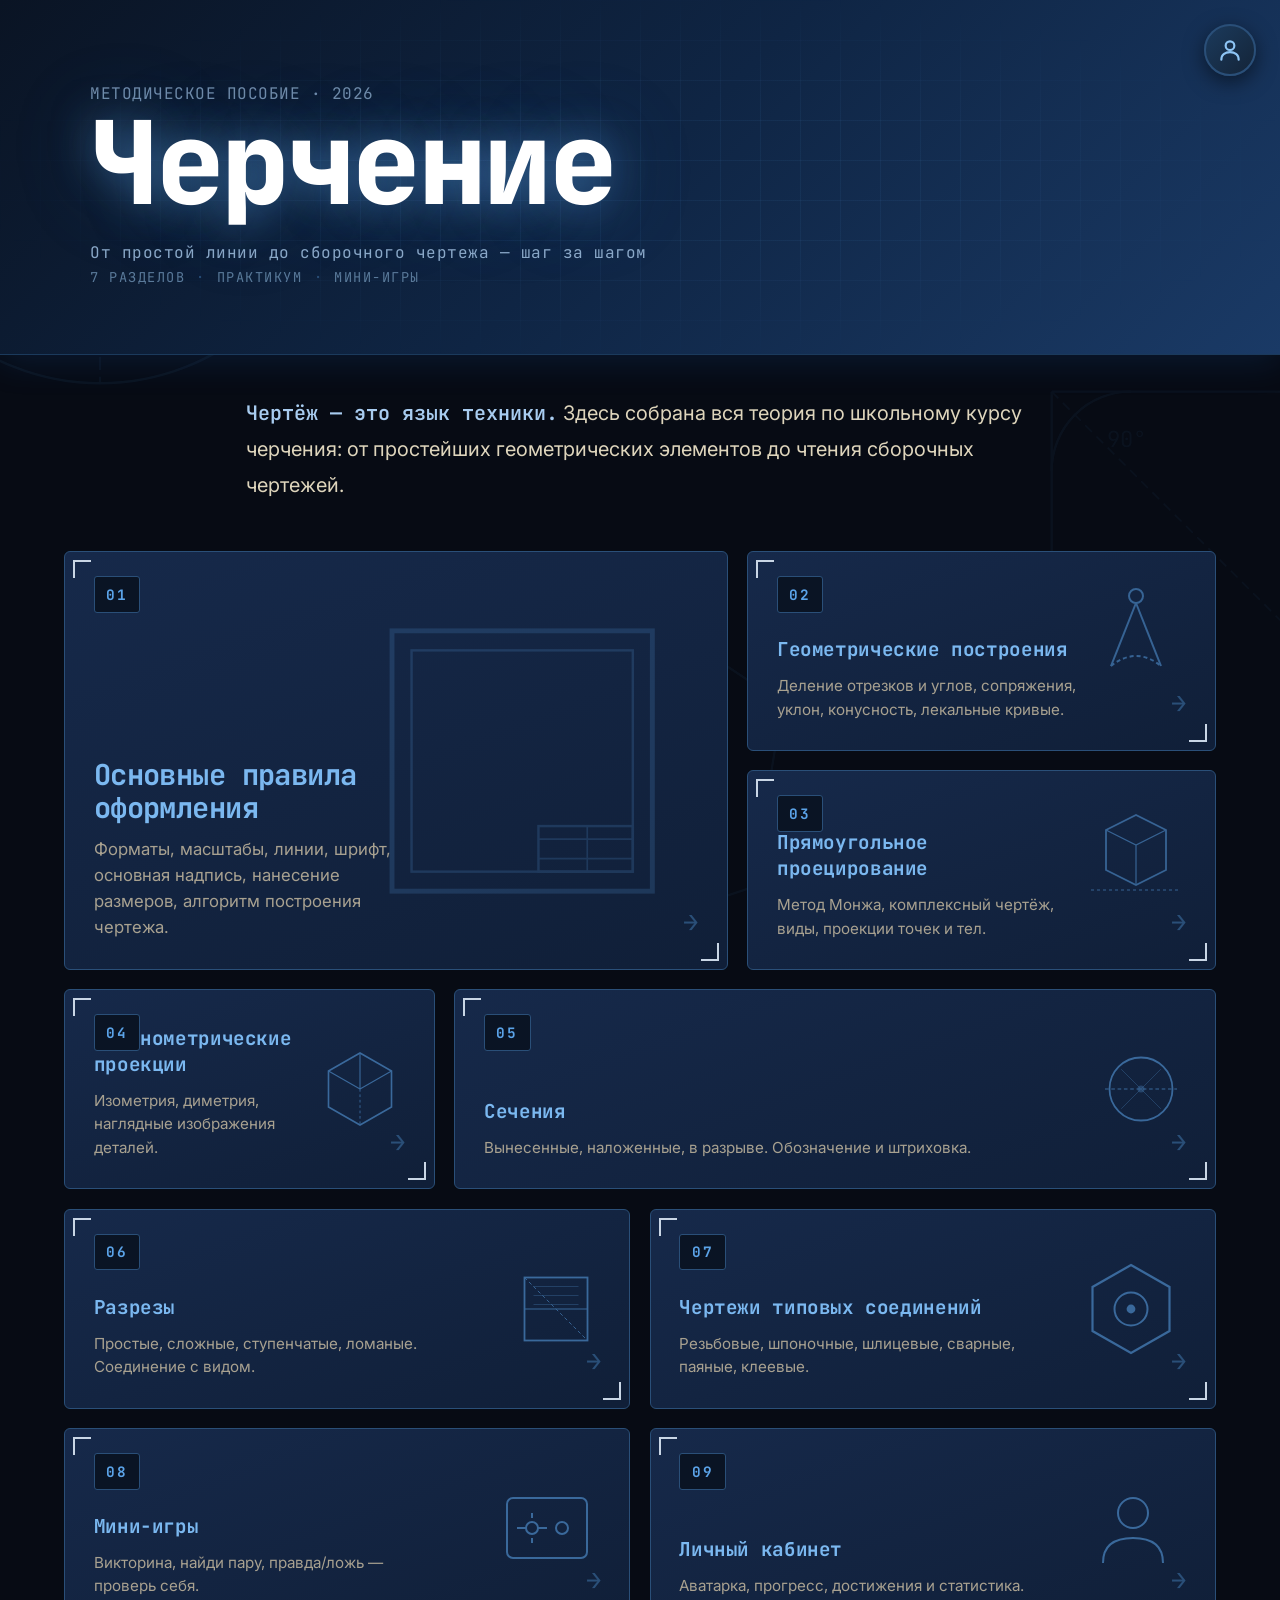
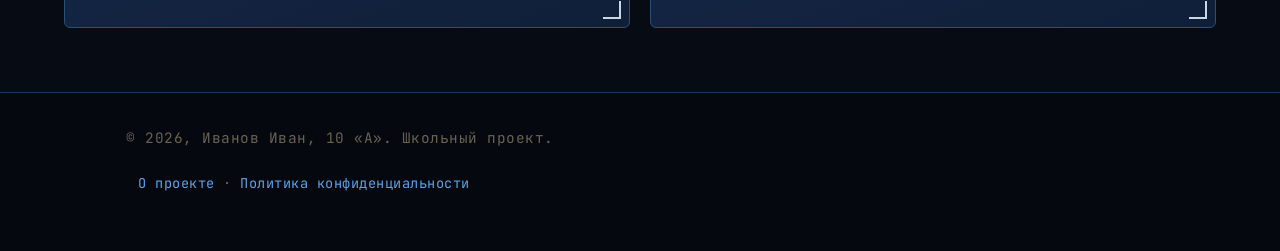
==== commit 3985f286: "Add files via upload" ====
--- a/index.html
+++ b/index.html
@@ -4,6 +4,7 @@
     <meta charset="UTF-8">
     <meta name="viewport" content="width=device-width, initial-scale=1.0">
     <title>Черчение: методическое пособие</title>
+    <link rel="icon" type="image/svg+xml" href="data:image/svg+xml,%3Csvg xmlns='http://www.w3.org/2000/svg' viewBox='0 0 100 100'%3E%3Crect width='100' height='100' rx='20' fill='%230f2544'/%3E%3Ctext x='50' y='72' font-family='JetBrains Mono, monospace' font-size='70' font-weight='800' fill='%237bb8f0' text-anchor='middle'%3EЧ%3C/text%3E%3C/svg%3E">
     <link rel="stylesheet" href="style.css">
 </head>
 <body class="home-page">
@@ -196,10 +197,10 @@
         </div>
     </main>
 
-       <footer class="site-footer">
-        <p>© 2026, Иван Иванов, 10 класс. Школьный проект.</p>
+    <footer class="site-footer">
+        <p>© 2026, Иванов Иван, 10 «А». Школьный проект.</p>
         <p style="margin-top: 0.6rem; font-size: 0.85rem;">
-            🔒 Мы не собираем персональные данные ·
+            <a href="about.html" style="color: #5ba3e8;">О проекте</a> ·
             <a href="privacy.html" style="color: #5ba3e8;">Политика конфиденциальности</a>
         </p>
     </footer>
